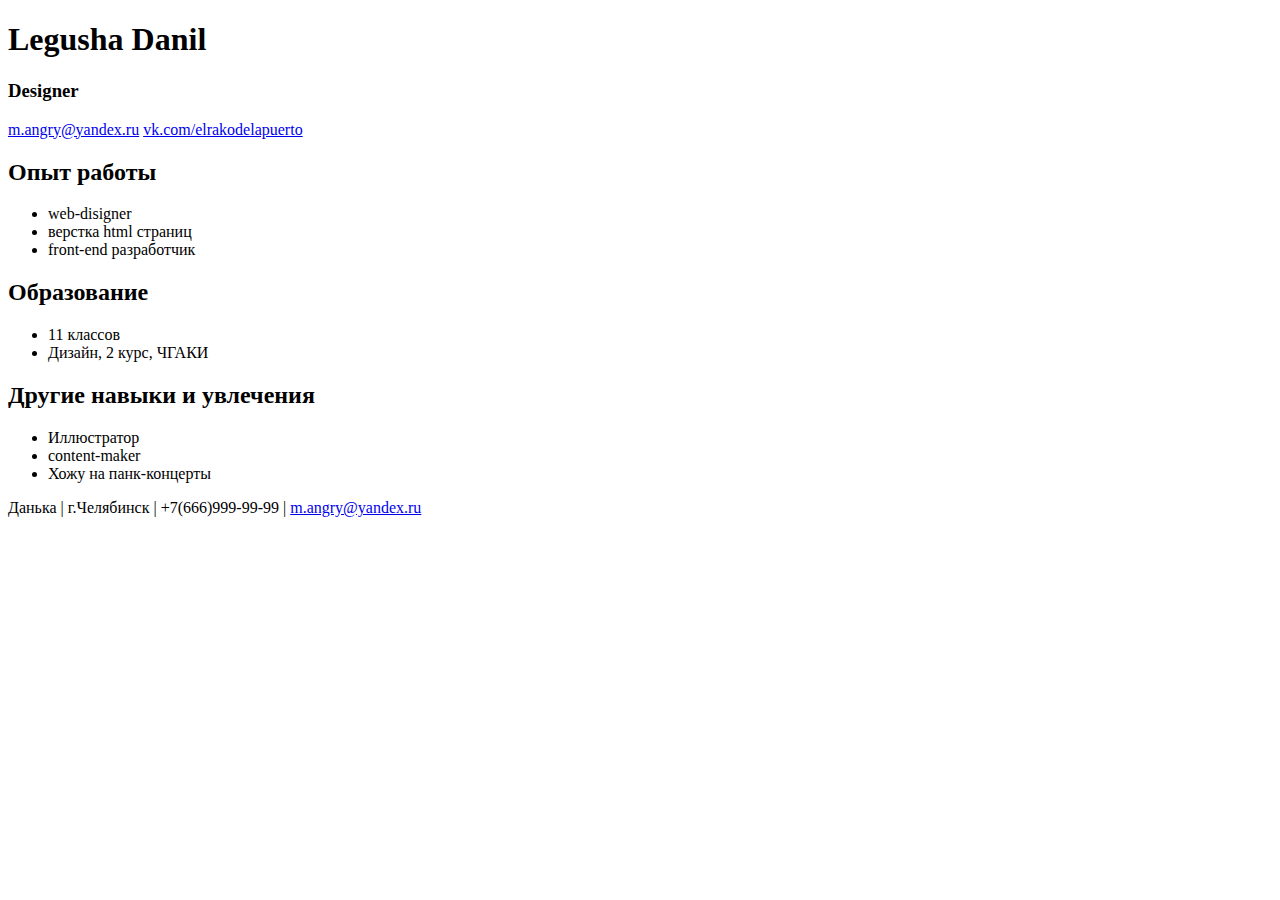
==== index.html @ 53a6a6e4 "Create index.html" ====
<!DOCTYPE html>
<html lang="en">
<head>
    <meta charset="UTF-8">
    <title>HelloWorld!</title>
    <link rel="stylesheet" href="style.css">
</head>
<body>
    <div id="header">
        <h1>Legusha Danil</h1>
        <h3>Designer</h3>
        <p>
            <a href="mailto:m.angry@yandex.ru">m.angry@yandex.ru</a>
            <a href="vk.com/elrakodelapuerto">vk.com/elrakodelapuerto</a>
        </p>
    </div>
    <div id="main">
       <div>
        <h2>Опыт работы</h2>
           <ul>
           <li>web-disigner</li>
           <li>верстка html страниц</li>
           <li>front-end разработчик</li>
           </ul>
       </div>
       <div>
        <h2>Образование</h2>
           <ul>
           <li>11 классов</li>
           <li>Дизайн, 2 курс, ЧГАКИ</li>
           </ul>
       </div>
       <div>
        <h2>Другие навыки и увлечения</h2>
           <ul>
           <li>Иллюстратор</li>
           <li>content-maker</li>
           <li>Хожу на панк-концерты</li>
           </ul>
       </div>
    </div>
    <div id="footer">
        <span>Данька | </span>
        <span>г.Челябинск | </span>
        <span>+7(666)999-99-99 | </span>
        <a href="mailto:m.angry@yandex.ru">m.angry@yandex.ru</a>
    </div>
</body>
</html>
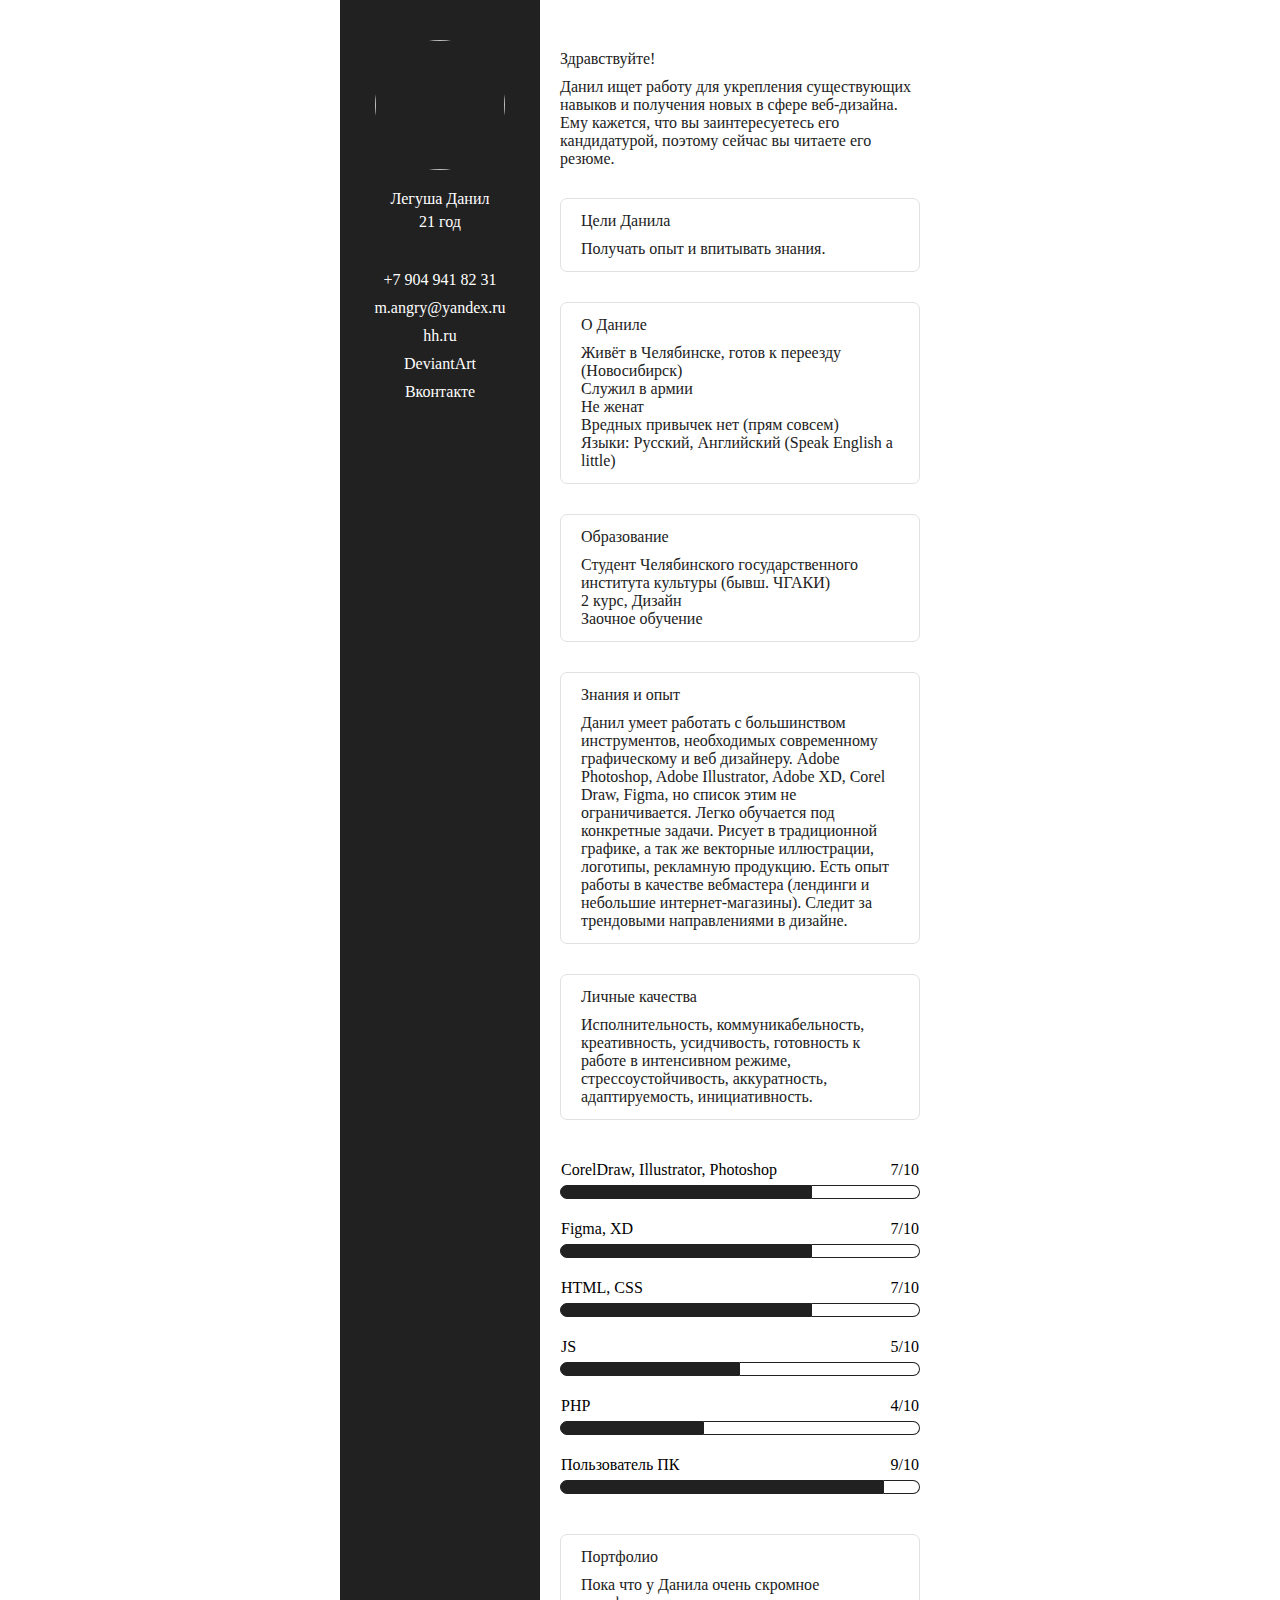
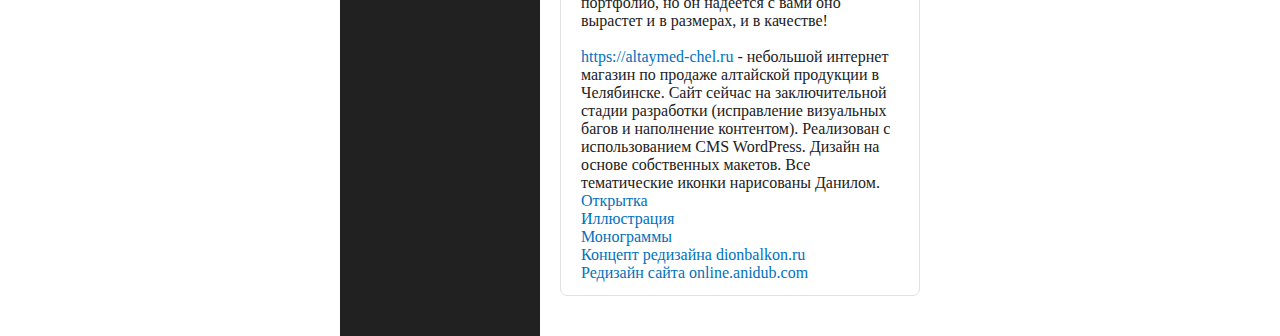
==== commit 90ecf60b: "Update index.html" ====
--- a/index.html
+++ b/index.html
@@ -1,49 +1,217 @@
-<!DOCTYPE html>
-<html lang="en">
-<head>
-    <meta charset="UTF-8">
-    <title>HelloWorld!</title>
-    <link rel="stylesheet" href="style.css">
-</head>
-<body>
-    <div id="header">
-        <h1>Legusha Danil</h1>
-        <h3>Designer</h3>
-        <p>
-            <a href="mailto:m.angry@yandex.ru">m.angry@yandex.ru</a>
-            <a href="vk.com/elrakodelapuerto">vk.com/elrakodelapuerto</a>
-        </p>
-    </div>
-    <div id="main">
-       <div>
-        <h2>Опыт работы</h2>
-           <ul>
-           <li>web-disigner</li>
-           <li>верстка html страниц</li>
-           <li>front-end разработчик</li>
-           </ul>
-       </div>
-       <div>
-        <h2>Образование</h2>
-           <ul>
-           <li>11 классов</li>
-           <li>Дизайн, 2 курс, ЧГАКИ</li>
-           </ul>
-       </div>
-       <div>
-        <h2>Другие навыки и увлечения</h2>
-           <ul>
-           <li>Иллюстратор</li>
-           <li>content-maker</li>
-           <li>Хожу на панк-концерты</li>
-           </ul>
-       </div>
-    </div>
-    <div id="footer">
-        <span>Данька | </span>
-        <span>г.Челябинск | </span>
-        <span>+7(666)999-99-99 | </span>
-        <a href="mailto:m.angry@yandex.ru">m.angry@yandex.ru</a>
-    </div>
-</body>
+<!DOCTYPE html PUBLIC "-//W3C//DTD XHTML 1.0 Transitional//EN" "http://www.w3.org/TR/xhtml1/DTD/xhtml1-transitional.dtd">
+<html lang="ru" xmlns="http://www.w3.org/1999/xhtml" xmlns="http://www.w3.org/1999/xhtml" style="width: 100%; font-family: arial, 'helvetica neue', helvetica, sans-serif; -webkit-text-size-adjust: 100%; -ms-text-size-adjust: 100%; border-spacing: 0px; font-weight: 300; margin: 0; padding: 0;">
+    <head><meta http-equiv="Content-Type" content="text/html; charset=UTF-8" />
+        <!-- Web Font / @font-face : BEGIN -->
+    <!-- NOTE: If web fonts are not required, lines 9 - 26 can be safely removed. -->
+
+    <!-- Desktop Outlook chokes on web font references and defaults to Times New Roman, so we force a safe fallback font. -->
+    <!--[if mso]>
+        <style>
+            * {
+                font-family: sans-serif !important;
+            }
+        </style>
+    <![endif]-->
+
+    <!-- All other clients get the webfont reference; some will render the font and others will silently fail to the fallbacks. More on that here: http://stylecampaign.com/blog/2015/02/webfont-support-in-email/ -->
+    <!--[if !mso]><!-->
+        <!-- insert web font reference, eg: <link href='https://fonts.googleapis.com/css?family=Roboto:300,400' rel='stylesheet' type='text/css'> -->
+    <!--<![endif]-->
+
+  <!-- Web Font / @font-face : END -->
+        <meta charset="UTF-8" /> 
+        <meta content="width=device-width, initial-scale=1" name="viewport" /> 
+        <meta name="x-apple-disable-message-reformatting" /> 
+        <meta http-equiv="X-UA-Compatible" content="IE=edge" /> 
+        <meta content="telephone=no" name="format-detection" /> 
+        <title>Резюме</title> 
+        
+    <style>body {
+margin: 0 !important;
+}
+</style></head>
+    <body style="border-spacing: 0px; font-family: &quot;Roboto&quot;; font-weight: 300; margin: 0; padding: 0;">
+        <table cellspacing="0" cellpadding="0" style="width: 100%; border-spacing: 0px; font-family: &quot;Roboto&quot;; font-weight: 300; padding: 0;">
+            <tbody style="border-spacing: 0px; font-family: &quot;Roboto&quot;; font-weight: 300; padding: 0;">
+                <tr style="border-spacing: 0px; font-family: &quot;Roboto&quot;; font-weight: 300; padding: 0;">
+                    <td style="border-spacing: 0px; font-family: &quot;Roboto&quot;; font-weight: 300; padding: 0">
+                        <table cellspacing="0" cellpadding="0" class="content-1" style="border-spacing: 0px; font-family: &quot;Roboto&quot;; max-width: 600px; font-weight: 300; width: 100%; padding: 0;" align="center" bgcolor="#212121">
+                            <tr style="border-spacing: 0px; font-family: &quot;Roboto&quot;; font-weight: 300; padding: 0;"> <td style="border-spacing: 0px; font-family: &quot;Roboto&quot;; font-weight: 300; padding: 0;font-size: 0" align="center">
+                            <div style="font-size: 16px; display: inline-block; width: 100%; max-width: 200px; vertical-align: top;" align="left"><table class="col-1 col" style="border-spacing: 0px; font-family: &quot;Roboto&quot;; font-weight: 300; padding: 0;">
+                                <tr style="border-spacing: 0px; font-family: &quot;Roboto&quot;; font-weight: 300; padding: 0;">
+                                    <td class="col-1-content" width="200px" align="center" valign="top" bgcolor="#212121" style="border-spacing: 0px; font-family: &quot;Roboto&quot;; font-weight: 300; padding: 40px 0;">
+                                        <img src="https://avatars.mds.yandex.net/get-yapic/28053/mKczmA30XsjBbPxDhejhEJTxPcs-1569653375/islands-300" style="border-spacing: 0px; font-family: &quot;Roboto&quot;; font-weight: 300; width: 130px; height: 130px; border-radius: 100%; padding: 0;" />                                             
+                                        <p style="font-size: 12pt; font-face: 'Arial'; color: #fff; border-spacing: 0px; font-family: &quot;Roboto&quot;; font-weight: 300; margin: 20px 0 5px; padding: 0;">Легуша Данил</p>
+                                        <p style="font-size: 12pt; font-face: 'Arial'; color: #fff; border-spacing: 0px; font-family: &quot;Roboto&quot;; font-weight: 300; margin: 5px 0 40px; padding: 0;">21 год</p>
+                                        <a href="tel:+79049418231" type="tel" style="display: block; font-size: 12pt; font-face: 'Arial'; color: #fff; border-spacing: 0px; font-family: &quot;Roboto&quot;; font-weight: 300; text-decoration: none; margin: 10px 0; padding: 0;">+7 904 941 82 31</a>
+                                        <a href="mailto:m.angry@yandex.ru" style="display: block; font-size: 12pt; font-face: 'Arial'; color: #fff; border-spacing: 0px; font-family: &quot;Roboto&quot;; font-weight: 300; text-decoration: none; margin: 10px 0; padding: 0;">m.angry@yandex.ru</a>
+                                        <a href="https://chelyabinsk.hh.ru/applicant/resumes/view?resume=32666451ff073446d10039ed1f6333334f6976" style="display: block; font-size: 12pt; font-face: 'Arial'; color: #fff; border-spacing: 0px; font-family: &quot;Roboto&quot;; font-weight: 300; text-decoration: none; margin: 10px 0; padding: 0;">hh.ru</a>
+                                        <a href="https://www.deviantart.com/elrakodelapuerto" style="display: block; font-size: 12pt; font-face: 'Arial'; color: #fff; border-spacing: 0px; font-family: &quot;Roboto&quot;; font-weight: 300; text-decoration: none; margin: 10px 0; padding: 0;">DeviantArt</a>
+                                        <a href="https://vk.com/elrakodelapuerto" style="display: block; font-size: 12pt; font-face: 'Arial'; color: #fff; border-spacing: 0px; font-family: &quot;Roboto&quot;; font-weight: 300; text-decoration: none; margin: 10px 0; padding: 0;">Вконтакте</a>
+                                    </td>
+                                </tr>
+                            </table></div>
+                                <div style="font-size: 16px; display: inline-block; width: 100%; max-width: 400px; vertical-align: top;" align="left">
+                            <table cellspacing="0" cellpadding="0" class="col-2 col" style="page-break-inside: auto;0px; font-family: &quot;Roboto&quot;; font-weight: 300; padding: 0;" bgcolor="#fff">
+                                <tbody style="border-spacing: 0px; font-family: &quot;Roboto&quot;; font-weight: 300; padding: 0;">
+                                <tr style="border-spacing: 0px; font-family: &quot;Roboto&quot;; font-weight: 300; padding: 0;">
+                                    <td style="width: 360px; border-spacing: 0px; font-family: &quot;Roboto&quot;; font-weight: 300; padding: 20px 20px 30px 20px;">
+                                        <div class="cont-div" style="margin-top: 30px; position: relative; border-spacing: 0px; font-family: &quot;Roboto&quot;; font-weight: 300; background-color: #fff !important; color: #212121 !important;">
+                                            <div class="cont-div-1" style="background-color: #fff; border-spacing: 0px; font-family: &quot;Roboto&quot;; font-weight: 400; color: #212121 !important; padding: 0 0 10px;"> Здравствуйте! </div>
+                                            <div style="border-spacing: 0px; font-family: &quot;Roboto&quot;; font-weight: 300; color: #212121 !important; padding: 0;"> Данил ищет работу для укрепления существующих навыков и получения новых в сфере веб-дизайна. Ему кажется, что вы заинтересуетесь его кандидатурой, поэтому сейчас вы читаете его резюме. </div>
+                                        </div>
+                                        <div class="cont-div" style="border-radius: 7px; margin-top: 30px; position: relative; border-spacing: 0px; font-family: &quot;Roboto&quot;; font-weight: 300; background-color: #fff !important; color: #212121 !important; padding: 13px 20px; border: 1pt solid #e2e1e1;">
+                                            <div class="cont-div-1" style="background-color: #fff; border-spacing: 0px; font-family: &quot;Roboto&quot;; font-weight: 400; color: #212121 !important; padding: 0 0 10px;">Цели Данила</div>
+                                            <div style="border-spacing: 0px; font-family: &quot;Roboto&quot;; font-weight: 300; color: #212121 !important; padding: 0;"> Получать опыт и впитывать знания.</div>
+                                        </div> 
+                                        <div class="cont-div" style="border-radius: 7px; margin-top: 30px; position: relative; border-spacing: 0px; font-family: &quot;Roboto&quot;; font-weight: 300; background-color: #fff !important; color: #212121 !important; padding: 13px 20px; border: 1pt solid #e2e1e1;">
+                                            <div class="cont-div-1" style="background-color: #fff; border-spacing: 0px; font-family: &quot;Roboto&quot;; font-weight: 400; color: #212121 !important; padding: 0 0 10px;">О Даниле</div>
+                                            <div style="border-spacing: 0px; font-family: &quot;Roboto&quot;; font-weight: 300; color: #212121 !important; padding: 0;"> Живёт в Челябинске, готов к переезду (Новосибирск)<br>Служил в армии<br>Не женат<br>Вредных привычек нет (прям совсем)<br>Языки: Русский, Английский (Speak English a little)</div>
+                                        </div> 
+                                        <div class="cont-div" style="border-radius: 7px; margin-top: 30px; position: relative; border-spacing: 0px; font-family: &quot;Roboto&quot;; font-weight: 300; background-color: #fff !important; color: #212121 !important; padding: 13px 20px; border: 1pt solid #e2e1e1;">
+                                            <div class="cont-div-1" style="background-color: #fff; border-spacing: 0px; font-family: &quot;Roboto&quot;; font-weight: 400; color: #212121 !important; padding: 0 0 10px;">Образование</div>
+                                            <div style="border-spacing: 0px; font-family: &quot;Roboto&quot;; font-weight: 300; color: #212121 !important; padding: 0;"> Студент Челябинского государственного института культуры (бывш. ЧГАКИ)<br>2 курс, Дизайн<br>Заочное обучение</div>
+                                        </div> 
+                                        <div class="cont-div" style="border-radius: 7px; margin-top: 30px; position: relative; border-spacing: 0px; font-family: &quot;Roboto&quot;; font-weight: 300; background-color: #fff !important; color: #212121 !important; padding: 13px 20px; border: 1pt solid #e2e1e1;">
+                                            <div class="cont-div-1" style="background-color: #fff; border-spacing: 0px; font-family: &quot;Roboto&quot;; font-weight: 400; color: #212121 !important; padding: 0 0 10px;"> Знания и опыт</div>
+                                            <div style="border-spacing: 0px; font-family: &quot;Roboto&quot;; font-weight: 300; color: #212121 !important; padding: 0;"> Данил умеет работать с большинством инструментов, необходимых современному графическому и веб дизайнеру. Adobe Photoshop, Adobe Illustrator, Adobe XD, Corel Draw, Figma, но список этим не ограничивается. Легко обучается под конкретные задачи. Рисует в традиционной графике, а так же векторные иллюстрации, логотипы, рекламную продукцию. Есть опыт работы в качестве вебмастера (лендинги и небольшие интернет-магазины). Следит за трендовыми направлениями в дизайне.</div>
+                                        </div> 
+                                    </td>
+                                </tr>
+                            </tbody>
+                                    </table></div>
+                            </td>
+                            </tr>
+                        </table>
+                        
+                        
+                        <table cellspacing="0" cellpadding="0" class="content-1" style="border-spacing: 0px; font-family: &quot;Roboto&quot;; max-width: 600px; font-weight: 300; width: 100%; padding: 0;page-break-before: always;" align="center" bgcolor="#212121">
+                            <tr style="border-spacing: 0px; font-family: &quot;Roboto&quot;; font-weight: 300; padding: 0;"> <td style="border-spacing: 0px; font-family: &quot;Roboto&quot;; font-weight: 300; padding: 0;font-size: 0" align="center">
+                            <div style="font-size: 16px; display: inline-block; width: 100%; max-width: 200px; vertical-align: top;" align="left"></div>
+                                <div style="font-size: 16px; display: inline-block; width: 100%; max-width: 400px; vertical-align: top;" align="left">
+                            <table cellspacing="0" cellpadding="0" class="col-2 col" style="page-break-inside: auto;0px; font-family: &quot;Roboto&quot;; font-weight: 300; padding: 0;" bgcolor="#fff">
+                                <tbody style="border-spacing: 0px; font-family: &quot;Roboto&quot;; font-weight: 300; padding: 0;">
+                                <tr style="border-spacing: 0px; font-family: &quot;Roboto&quot;; font-weight: 300; padding: 0;">
+                                    <td style="width: 360px; border-spacing: 0px; font-family: &quot;Roboto&quot;; font-weight: 300; padding: 0px 20px 20px 20px;">
+                                        <div style="font-size: 16px; display: inline-block; width: 100%; max-width: 400px; vertical-align: top;" align="left">
+                                    <div style="page-break-after: always;"> </div>
+                                    <table cellspacing="0" cellpadding="0" class="col-2 col" style="page-break-inside: auto;0px; font-family: &quot;Roboto&quot;; font-weight: 300; padding: 0;" bgcolor="#fff">
+                                <tbody style="border-spacing: 0px; font-family: &quot;Roboto&quot;; font-weight: 300; padding: 0;">
+                                <tr style="border-spacing: 0px; font-family: &quot;Roboto&quot;; font-weight: 300; padding: 0;">
+                                    <td style="width: 360px; border-spacing: 0px; font-family: &quot;Roboto&quot;; font-weight: 300; padding: 0px 0 20px 0;">
+                                        
+                                        <div class="cont-div" style="border-radius: 7px; position: relative; border-spacing: 0px; font-family: &quot;Roboto&quot;; font-weight: 300; background-color: #fff !important; color: #212121 !important; padding: 13px 20px; border: 1pt solid #e2e1e1;">
+                                            <div class="cont-div-1" style="background-color: #fff; border-spacing: 0px; font-family: &quot;Roboto&quot;; font-weight: 400; color: #212121 !important; padding: 0 0 10px;"> Личные качества</div>
+                                            <div style="border-spacing: 0px; font-family: &quot;Roboto&quot;; font-weight: 300; color: #212121 !important; padding: 0;"> Исполнительность, коммуникабельность, креативность, усидчивость, готовность к работе в интенсивном режиме, стрессоустойчивость, аккуратность, адаптируемость, инициативность. </div>
+                                        </div>
+                                        <div class="cont-div cont-table" style="margin-top: 40px; position: relative;">
+                                            <table style="border-spacing: 0px; margin-top: 5px; width: 100%; padding: 0;">    
+                                            <tr>
+                                                <td style="width: 80%;">CorelDraw, Illustrator, Photoshop</td>
+                                                <td align="right" style="width: 20%;">7/10</td>
+                                            </tr>
+                                        </table>
+                                        <table style="border-spacing: 0px; margin-top: 5px; width: 100%; padding: 0;">
+                                                <tbody>
+                                                    <tr style="width: 100%; border-radius: 10px;">
+                                                        <td style="width: 70%; height: 10px; border-radius: 50px 0 0 50px; border: 1px solid #212121;" bgcolor="#212121"></td>
+                                                        <td style="width: 30%; height: 10px; border-radius: 0 50px 50px 0; border: 1px solid #212121;border-left: 0;"></td>
+                                                    </tr>
+                                                </tbody>
+                                        </table>
+                                            <table style="border-spacing: 0px; margin-top: 20px; width: 100%; padding: 0;">  
+                                            <tr>
+                                                <td style="width: 80%;">Figma, XD</td>
+                                                <td align="right" style="width: 20%;">7/10</td>
+                                            </tr>
+                                        </table>
+                                        <table style="border-spacing: 0px; margin-top: 5px; width: 100%; padding: 0;">
+                                                <tbody>
+                                                    <tr style="width: 100%; border-radius: 10px;">
+                                                        <td style="width: 70%; height: 10px; border-radius: 50px 0 0 50px; border: 1px solid #212121;" bgcolor="#212121"></td>
+                                                        <td style="width: 30%; height: 10px; border-radius: 0 50px 50px 0; border: 1px solid #212121;border-left: 0;"></td>
+                                                    </tr>
+                                                </tbody>
+                                        </table>
+                                        <table style="border-spacing: 0px; margin-top: 20px; width: 100%; padding: 0;">    
+                                            <tr>
+                                                <td style="width: 50%;">HTML, CSS</td>
+                                                <td align="right" style="width: 50%;">7/10</td>
+                                            </tr>
+                                        </table>
+                                        <table style="border-spacing: 0px; margin-top: 5px; width: 100%; padding: 0;">
+                                                <tbody>
+                                                    <tr style="width: 100%; border-radius: 10px;">
+                                                        <td style="width: 70%; height: 10px; border-radius: 50px 0 0 50px; border: 1px solid #212121;" bgcolor="#212121"></td>
+                                                        <td style="width: 30%; height: 10px; border-radius: 0 50px 50px 0; border: 1px solid #212121;border-left: 0;"></td>
+                                                    </tr>
+                                                </tbody>
+                                        </table>
+                                        <table style="border-spacing: 0px; margin-top: 20px; width: 100%; padding: 0;">    
+                                            <tr>
+                                                <td style="width: 50%;">JS</td>
+                                                <td align="right" style="width: 50%;">5/10</td>
+                                            </tr>
+                                        </table>
+                                        <table style="border-spacing: 0px; margin-top: 5px; width: 100%; padding: 0;">
+                                                <tbody>
+                                                    <tr style="width: 100%; border-radius: 10px;">
+                                                        <td style="width: 50%; height: 10px; border-radius: 50px 0 0 50px; border: 1px solid #212121;" bgcolor="#212121"></td>
+                                                        <td style="width: 50%; height: 10px; border-radius: 0 50px 50px 0; border: 1px solid #212121;border-left: 0;"></td>
+                                                    </tr>
+                                                </tbody>
+                                        </table>
+                                        <table style="border-spacing: 0px; margin-top: 20px; width: 100%; padding: 0;">    
+                                            <tr>
+                                                <td style="width: 50%;">PHP</td>
+                                                <td align="right" style="width: 50%;">4/10</td>
+                                            </tr>
+                                        </table>
+                                        <table style="border-spacing: 0px; margin-top: 5px; width: 100%; padding: 0;">
+                                                <tbody>
+                                                    <tr style="width: 100%; border-radius: 10px;">
+                                                        <td style="width: 40%; height: 10px; border-radius: 50px 0 0 50px; border: 1px solid #212121;" bgcolor="#212121"></td>
+                                                        <td style="width: 60%; height: 10px; border-radius: 0 50px 50px 0; border: 1px solid #212121;border-left: 0;"></td>
+                                                    </tr>
+                                                </tbody>
+                                        </table>
+                                        <table style="border-spacing: 0px; margin-top: 20px; width: 100%; padding: 0;">    
+                                            <tr>
+                                                <td style="width: 50%;">Пользователь ПК</td>
+                                                <td align="right" style="width: 50%;">9/10</td>
+                                            </tr>
+                                        </table>
+                                        <table style="border-spacing: 0px; margin-top: 5px; width: 100%; padding: 0;">
+                                                <tbody>
+                                                    <tr style="width: 100%; border-radius: 10px;">
+                                                        <td style="width: 90%; height: 10px; border-radius: 50px 0 0 50px; border: 1px solid #212121;" bgcolor="#212121"></td>
+                                                        <td style="width: 10%; height: 10px; border-radius: 0 50px 50px 0; border: 1px solid #212121;border-left: 0;"></td>
+                                                    </tr>
+                                                </tbody>
+                                        </table> 
+                                        </div>
+                                        <div class="cont-div" style="page-break-inside: avoid; page-break-before: always; border-radius: 7px; margin-top: 40px; position: relative; border-spacing: 0px; font-family: &quot;Roboto&quot;; font-weight: 300; background-color: #fff !important; color: #212121 !important; padding: 13px 20px; border: 1pt solid #e2e1e1;">
+                                            <div class="cont-div-1" style="page-break-inside: avoid;background-color: #fff; border-spacing: 0px; font-family: &quot;Roboto&quot;; font-weight: 400; color: #212121 !important; padding: 0 0 10px;">Портфолио</div>
+                                            <div style="page-break-inside: avoid;border-spacing: 0px; font-family: &quot;Roboto&quot;; font-weight: 300; color: #212121 !important; padding: 0;">Пока что у Данила очень скромное портфолио, но он надеется с вами оно вырастет и в размерах, и в качестве!<br><br style="border-spacing: 0px; font-family: &quot;Roboto&quot;; font-weight: 300; padding: 0;" />
+                                                <a style="color: #0071bc; border-spacing: 0px; font-family: &quot;Roboto&quot;; font-weight: 300; text-decoration: none; padding: 0;" href="https://altaymed-chel.ru">https://altaymed-chel.ru</a> - небольшой интернет магазин по продаже алтайской продукции в Челябинске. Сайт сейчас на заключительной стадии разработки (исправление визуальных багов и наполнение контентом). Реализован с использованием CMS WordPress. Дизайн на основе собственных макетов. Все тематические иконки нарисованы Данилом.
+                                            <br>
+                                                <a style="color: #0071bc; border-spacing: 0px; font-family: &quot;Roboto&quot;; font-weight: 300; text-decoration: none; padding: 0;" href="https://www.deviantart.com/elrakodelapuerto/art/Don-t-miss-your-dream-806142198">Открытка</a><br><a style="color: #0071bc; border-spacing: 0px; font-family: &quot;Roboto&quot;; font-weight: 300; text-decoration: none; padding: 0;" href="https://www.deviantart.com/elrakodelapuerto/art/Elf-771529581">Иллюстрация</a><br><a style="color: #0071bc; border-spacing: 0px; font-family: &quot;Roboto&quot;; font-weight: 300; text-decoration: none; padding: 0;" href="https://www.deviantart.com/elrakodelapuerto/art/Hobbies-807045428">Монограммы</a><br><a style="color: #0071bc; border-spacing: 0px; font-family: &quot;Roboto&quot;; font-weight: 300; text-decoration: none; padding: 0;" href="https://i.ibb.co/8dhBV3d/dionbalkon.png">Концепт редизайна dionbalkon.ru</a><br><a style="color: #0071bc; border-spacing: 0px; font-family: &quot;Roboto&quot;; font-weight: 300; text-decoration: none; padding: 0;" href="https://i.ibb.co/g96T8hS/VJQgt-NJ3u8-M.jpg">Редизайн сайта online.anidub.com</a>
+                                            </div>
+                                        </div>
+                                    </td>
+                                </tr>
+                            </tbody>
+                                    </table></div>
+                                    </td>
+                                </tr>
+                            </tbody>
+                                    </table></div>
+                            </td>
+                            </tr>
+                        </table>
+                    </td>
+                </tr>
+            </tbody>
+        </table>
+    </body>
 </html>
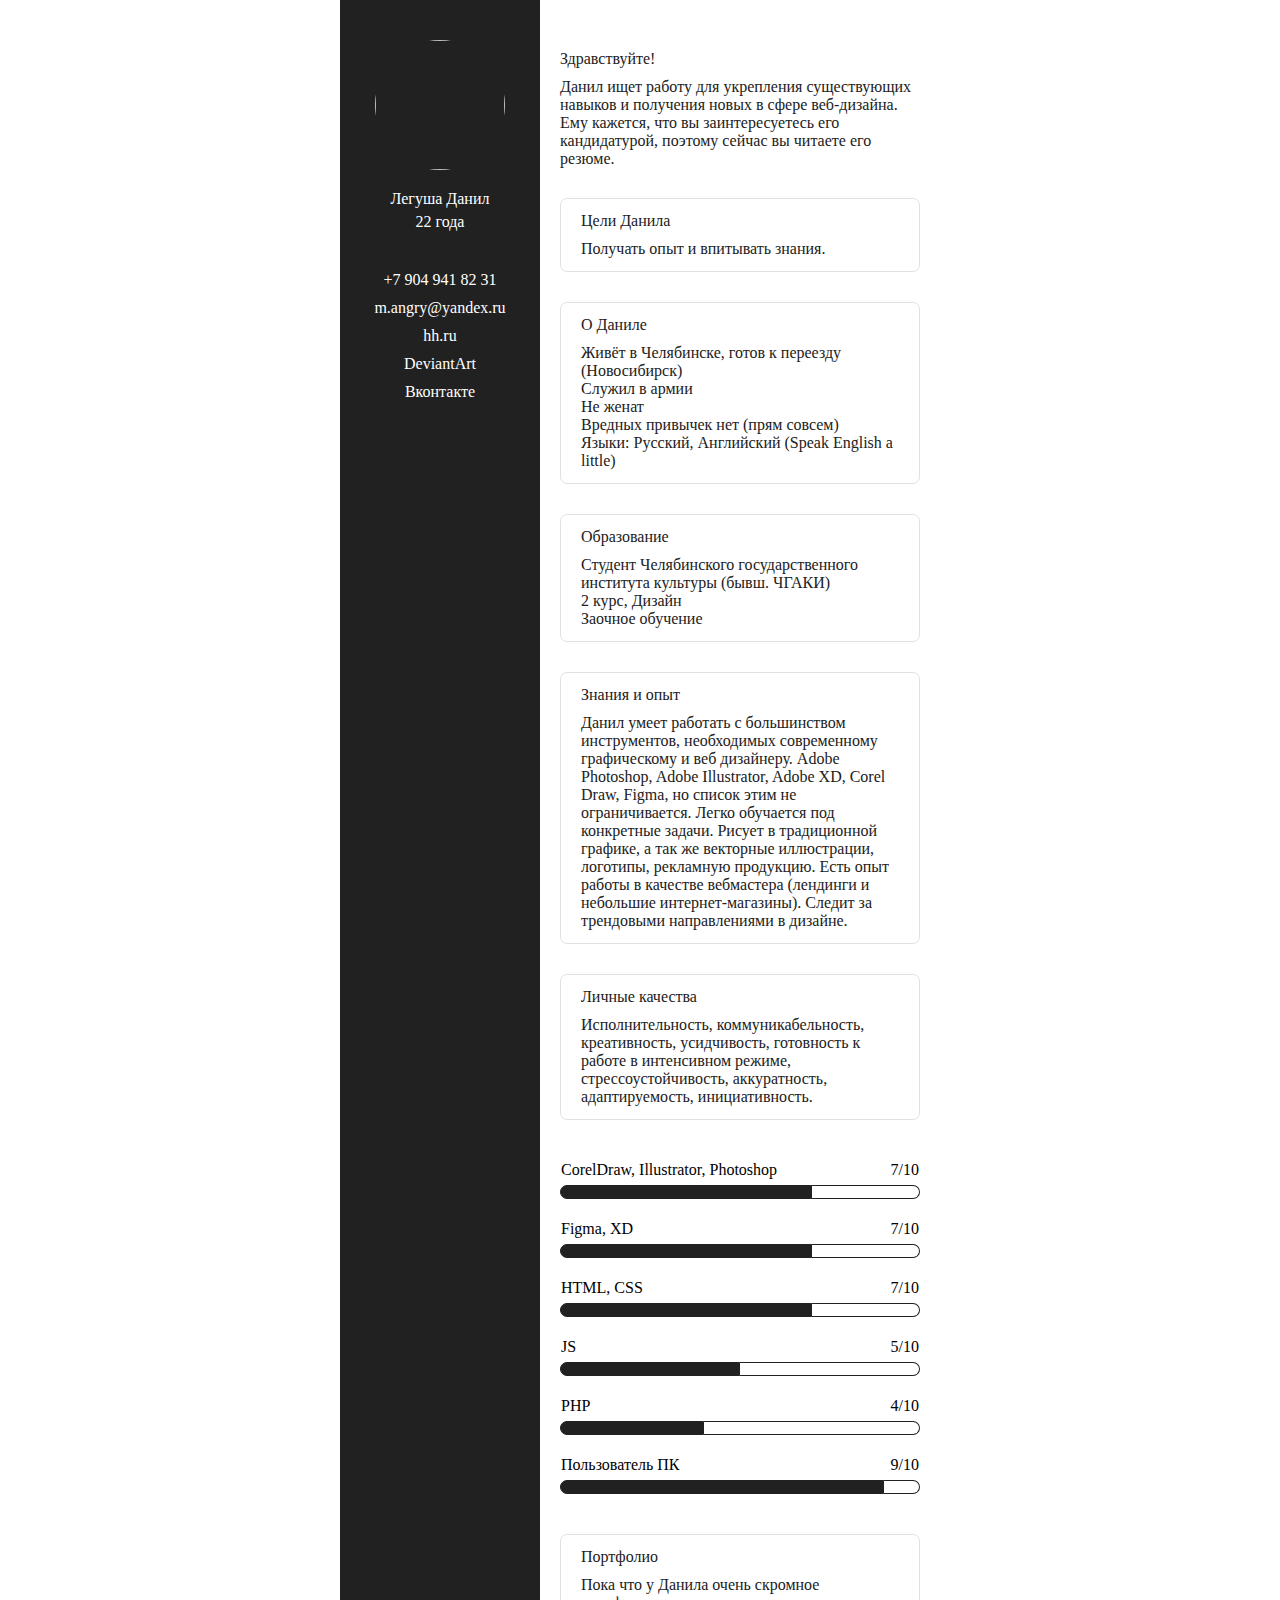
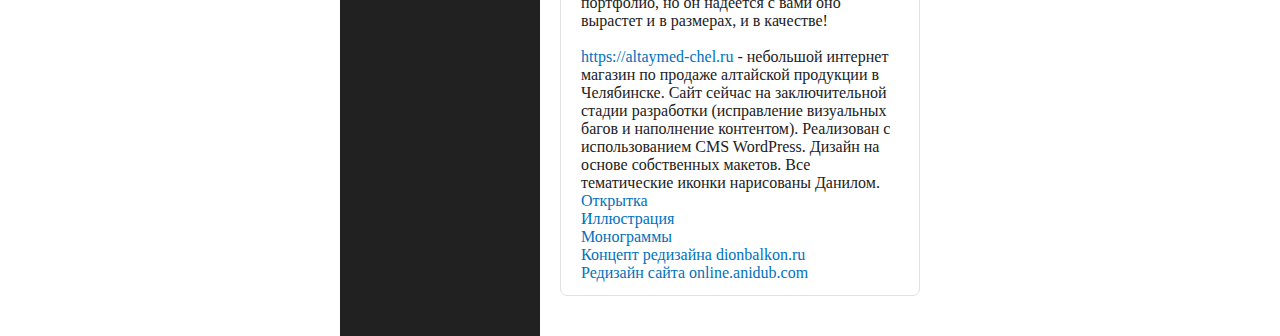
==== commit 12ecfa44: "Update index.html" ====
--- a/index.html
+++ b/index.html
@@ -42,7 +42,7 @@
                                     <td class="col-1-content" width="200px" align="center" valign="top" bgcolor="#212121" style="border-spacing: 0px; font-family: &quot;Roboto&quot;; font-weight: 300; padding: 40px 0;">
                                         <img src="https://avatars.mds.yandex.net/get-yapic/28053/mKczmA30XsjBbPxDhejhEJTxPcs-1569653375/islands-300" style="border-spacing: 0px; font-family: &quot;Roboto&quot;; font-weight: 300; width: 130px; height: 130px; border-radius: 100%; padding: 0;" />                                             
                                         <p style="font-size: 12pt; font-face: 'Arial'; color: #fff; border-spacing: 0px; font-family: &quot;Roboto&quot;; font-weight: 300; margin: 20px 0 5px; padding: 0;">Легуша Данил</p>
-                                        <p style="font-size: 12pt; font-face: 'Arial'; color: #fff; border-spacing: 0px; font-family: &quot;Roboto&quot;; font-weight: 300; margin: 5px 0 40px; padding: 0;">21 год</p>
+                                        <p style="font-size: 12pt; font-face: 'Arial'; color: #fff; border-spacing: 0px; font-family: &quot;Roboto&quot;; font-weight: 300; margin: 5px 0 40px; padding: 0;">22 года</p>
                                         <a href="tel:+79049418231" type="tel" style="display: block; font-size: 12pt; font-face: 'Arial'; color: #fff; border-spacing: 0px; font-family: &quot;Roboto&quot;; font-weight: 300; text-decoration: none; margin: 10px 0; padding: 0;">+7 904 941 82 31</a>
                                         <a href="mailto:m.angry@yandex.ru" style="display: block; font-size: 12pt; font-face: 'Arial'; color: #fff; border-spacing: 0px; font-family: &quot;Roboto&quot;; font-weight: 300; text-decoration: none; margin: 10px 0; padding: 0;">m.angry@yandex.ru</a>
                                         <a href="https://chelyabinsk.hh.ru/applicant/resumes/view?resume=32666451ff073446d10039ed1f6333334f6976" style="display: block; font-size: 12pt; font-face: 'Arial'; color: #fff; border-spacing: 0px; font-family: &quot;Roboto&quot;; font-weight: 300; text-decoration: none; margin: 10px 0; padding: 0;">hh.ru</a>
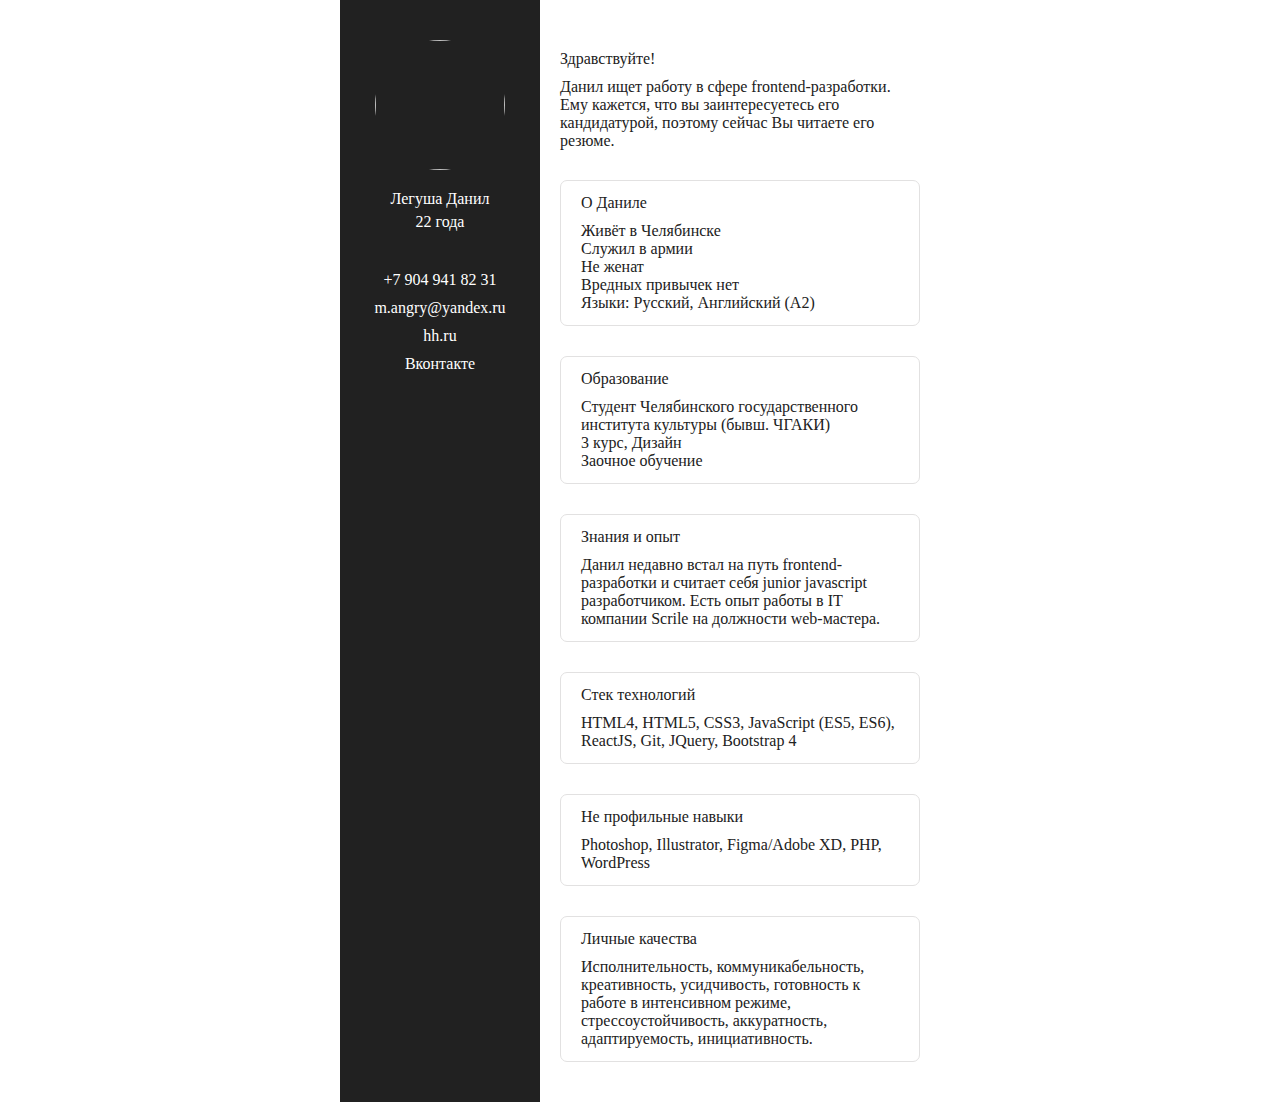
==== commit 99593827: "Update index.html" ====
--- a/index.html
+++ b/index.html
@@ -40,13 +40,12 @@
                             <div style="font-size: 16px; display: inline-block; width: 100%; max-width: 200px; vertical-align: top;" align="left"><table class="col-1 col" style="border-spacing: 0px; font-family: &quot;Roboto&quot;; font-weight: 300; padding: 0;">
                                 <tr style="border-spacing: 0px; font-family: &quot;Roboto&quot;; font-weight: 300; padding: 0;">
                                     <td class="col-1-content" width="200px" align="center" valign="top" bgcolor="#212121" style="border-spacing: 0px; font-family: &quot;Roboto&quot;; font-weight: 300; padding: 40px 0;">
-                                        <img src="https://avatars.mds.yandex.net/get-yapic/28053/mKczmA30XsjBbPxDhejhEJTxPcs-1569653375/islands-300" style="border-spacing: 0px; font-family: &quot;Roboto&quot;; font-weight: 300; width: 130px; height: 130px; border-radius: 100%; padding: 0;" />                                             
+                                        <img src="https://downloader.disk.yandex.ru/preview/d22fad0b5d7446a47b97191a324186b6d3c88730b78b12168c9b40fc53ad0464/5f163795/9QjTKqszuocrWEXmDUQD5ul9EtyDOPW4FWg13Q21N8m0zDcYseLg0teaXTGFUtVmFHvlqdBUgyqZvW8QdjXObA==?uid=0&filename=1.png&disposition=inline&hash=&limit=0&content_type=image%2Fpng&tknv=v2&owner_uid=113397446&size=2048x2048" style="border-spacing: 0px; font-family: &quot;Roboto&quot;; font-weight: 300; width: 130px; height: 130px; border-radius: 100%; padding: 0;" />
                                         <p style="font-size: 12pt; font-face: 'Arial'; color: #fff; border-spacing: 0px; font-family: &quot;Roboto&quot;; font-weight: 300; margin: 20px 0 5px; padding: 0;">Легуша Данил</p>
                                         <p style="font-size: 12pt; font-face: 'Arial'; color: #fff; border-spacing: 0px; font-family: &quot;Roboto&quot;; font-weight: 300; margin: 5px 0 40px; padding: 0;">22 года</p>
                                         <a href="tel:+79049418231" type="tel" style="display: block; font-size: 12pt; font-face: 'Arial'; color: #fff; border-spacing: 0px; font-family: &quot;Roboto&quot;; font-weight: 300; text-decoration: none; margin: 10px 0; padding: 0;">+7 904 941 82 31</a>
                                         <a href="mailto:m.angry@yandex.ru" style="display: block; font-size: 12pt; font-face: 'Arial'; color: #fff; border-spacing: 0px; font-family: &quot;Roboto&quot;; font-weight: 300; text-decoration: none; margin: 10px 0; padding: 0;">m.angry@yandex.ru</a>
                                         <a href="https://chelyabinsk.hh.ru/applicant/resumes/view?resume=32666451ff073446d10039ed1f6333334f6976" style="display: block; font-size: 12pt; font-face: 'Arial'; color: #fff; border-spacing: 0px; font-family: &quot;Roboto&quot;; font-weight: 300; text-decoration: none; margin: 10px 0; padding: 0;">hh.ru</a>
-                                        <a href="https://www.deviantart.com/elrakodelapuerto" style="display: block; font-size: 12pt; font-face: 'Arial'; color: #fff; border-spacing: 0px; font-family: &quot;Roboto&quot;; font-weight: 300; text-decoration: none; margin: 10px 0; padding: 0;">DeviantArt</a>
                                         <a href="https://vk.com/elrakodelapuerto" style="display: block; font-size: 12pt; font-face: 'Arial'; color: #fff; border-spacing: 0px; font-family: &quot;Roboto&quot;; font-weight: 300; text-decoration: none; margin: 10px 0; padding: 0;">Вконтакте</a>
                                     </td>
                                 </tr>
@@ -58,24 +57,28 @@
                                     <td style="width: 360px; border-spacing: 0px; font-family: &quot;Roboto&quot;; font-weight: 300; padding: 20px 20px 30px 20px;">
                                         <div class="cont-div" style="margin-top: 30px; position: relative; border-spacing: 0px; font-family: &quot;Roboto&quot;; font-weight: 300; background-color: #fff !important; color: #212121 !important;">
                                             <div class="cont-div-1" style="background-color: #fff; border-spacing: 0px; font-family: &quot;Roboto&quot;; font-weight: 400; color: #212121 !important; padding: 0 0 10px;"> Здравствуйте! </div>
-                                            <div style="border-spacing: 0px; font-family: &quot;Roboto&quot;; font-weight: 300; color: #212121 !important; padding: 0;"> Данил ищет работу для укрепления существующих навыков и получения новых в сфере веб-дизайна. Ему кажется, что вы заинтересуетесь его кандидатурой, поэтому сейчас вы читаете его резюме. </div>
+                                            <div style="border-spacing: 0px; font-family: &quot;Roboto&quot;; font-weight: 300; color: #212121 !important; padding: 0;"> Данил ищет работу в сфере frontend-разработки. Ему кажется, что вы заинтересуетесь его кандидатурой, поэтому сейчас Вы читаете его резюме. </div>
                                         </div>
                                         <div class="cont-div" style="border-radius: 7px; margin-top: 30px; position: relative; border-spacing: 0px; font-family: &quot;Roboto&quot;; font-weight: 300; background-color: #fff !important; color: #212121 !important; padding: 13px 20px; border: 1pt solid #e2e1e1;">
-                                            <div class="cont-div-1" style="background-color: #fff; border-spacing: 0px; font-family: &quot;Roboto&quot;; font-weight: 400; color: #212121 !important; padding: 0 0 10px;">Цели Данила</div>
-                                            <div style="border-spacing: 0px; font-family: &quot;Roboto&quot;; font-weight: 300; color: #212121 !important; padding: 0;"> Получать опыт и впитывать знания.</div>
-                                        </div> 
-                                        <div class="cont-div" style="border-radius: 7px; margin-top: 30px; position: relative; border-spacing: 0px; font-family: &quot;Roboto&quot;; font-weight: 300; background-color: #fff !important; color: #212121 !important; padding: 13px 20px; border: 1pt solid #e2e1e1;">
                                             <div class="cont-div-1" style="background-color: #fff; border-spacing: 0px; font-family: &quot;Roboto&quot;; font-weight: 400; color: #212121 !important; padding: 0 0 10px;">О Даниле</div>
-                                            <div style="border-spacing: 0px; font-family: &quot;Roboto&quot;; font-weight: 300; color: #212121 !important; padding: 0;"> Живёт в Челябинске, готов к переезду (Новосибирск)<br>Служил в армии<br>Не женат<br>Вредных привычек нет (прям совсем)<br>Языки: Русский, Английский (Speak English a little)</div>
+                                            <div style="border-spacing: 0px; font-family: &quot;Roboto&quot;; font-weight: 300; color: #212121 !important; padding: 0;"> Живёт в Челябинске<br>Служил в армии<br>Не женат<br>Вредных привычек нет<br>Языки: Русский, Английский (А2)</div>
                                         </div> 
                                         <div class="cont-div" style="border-radius: 7px; margin-top: 30px; position: relative; border-spacing: 0px; font-family: &quot;Roboto&quot;; font-weight: 300; background-color: #fff !important; color: #212121 !important; padding: 13px 20px; border: 1pt solid #e2e1e1;">
                                             <div class="cont-div-1" style="background-color: #fff; border-spacing: 0px; font-family: &quot;Roboto&quot;; font-weight: 400; color: #212121 !important; padding: 0 0 10px;">Образование</div>
-                                            <div style="border-spacing: 0px; font-family: &quot;Roboto&quot;; font-weight: 300; color: #212121 !important; padding: 0;"> Студент Челябинского государственного института культуры (бывш. ЧГАКИ)<br>2 курс, Дизайн<br>Заочное обучение</div>
+                                            <div style="border-spacing: 0px; font-family: &quot;Roboto&quot;; font-weight: 300; color: #212121 !important; padding: 0;"> Студент Челябинского государственного института культуры (бывш. ЧГАКИ)<br>3 курс, Дизайн<br>Заочное обучение<br> </div>
                                         </div> 
                                         <div class="cont-div" style="border-radius: 7px; margin-top: 30px; position: relative; border-spacing: 0px; font-family: &quot;Roboto&quot;; font-weight: 300; background-color: #fff !important; color: #212121 !important; padding: 13px 20px; border: 1pt solid #e2e1e1;">
                                             <div class="cont-div-1" style="background-color: #fff; border-spacing: 0px; font-family: &quot;Roboto&quot;; font-weight: 400; color: #212121 !important; padding: 0 0 10px;"> Знания и опыт</div>
-                                            <div style="border-spacing: 0px; font-family: &quot;Roboto&quot;; font-weight: 300; color: #212121 !important; padding: 0;"> Данил умеет работать с большинством инструментов, необходимых современному графическому и веб дизайнеру. Adobe Photoshop, Adobe Illustrator, Adobe XD, Corel Draw, Figma, но список этим не ограничивается. Легко обучается под конкретные задачи. Рисует в традиционной графике, а так же векторные иллюстрации, логотипы, рекламную продукцию. Есть опыт работы в качестве вебмастера (лендинги и небольшие интернет-магазины). Следит за трендовыми направлениями в дизайне.</div>
-                                        </div> 
+                                            <div style="border-spacing: 0px; font-family: &quot;Roboto&quot;; font-weight: 300; color: #212121 !important; padding: 0;"> Данил недавно встал на путь frontend-разработки и считает себя junior javascript разработчиком. Есть опыт работы в IT компании Scrile на должности web-мастера.  </div>
+                                        </div>
+                                        <div class="cont-div" style="border-radius: 7px; margin-top: 30px; position: relative; border-spacing: 0px; font-family: &quot;Roboto&quot;; font-weight: 300; background-color: #fff !important; color: #212121 !important; padding: 13px 20px; border: 1pt solid #e2e1e1;">
+                                            <div class="cont-div-1" style="background-color: #fff; border-spacing: 0px; font-family: &quot;Roboto&quot;; font-weight: 400; color: #212121 !important; padding: 0 0 10px;"> Стек технологий </div>
+                                            <div style="border-spacing: 0px; font-family: &quot;Roboto&quot;; font-weight: 300; color: #212121 !important; padding: 0;"> HTML4, HTML5, CSS3, JavaScript (ES5, ES6), ReactJS, Git, JQuery, Bootstrap 4 </div>
+                                        </div>
+                                        <div class="cont-div" style="border-radius: 7px; margin-top: 30px; position: relative; border-spacing: 0px; font-family: &quot;Roboto&quot;; font-weight: 300; background-color: #fff !important; color: #212121 !important; padding: 13px 20px; border: 1pt solid #e2e1e1;">
+                                            <div class="cont-div-1" style="background-color: #fff; border-spacing: 0px; font-family: &quot;Roboto&quot;; font-weight: 400; color: #212121 !important; padding: 0 0 10px;"> Не профильные навыки </div>
+                                            <div style="border-spacing: 0px; font-family: &quot;Roboto&quot;; font-weight: 300; color: #212121 !important; padding: 0;"> Photoshop, Illustrator, Figma/Adobe XD, PHP, WordPress </div>
+                                        </div>
                                     </td>
                                 </tr>
                             </tbody>
@@ -83,8 +86,6 @@
                             </td>
                             </tr>
                         </table>
-                        
-                        
                         <table cellspacing="0" cellpadding="0" class="content-1" style="border-spacing: 0px; font-family: &quot;Roboto&quot;; max-width: 600px; font-weight: 300; width: 100%; padding: 0;page-break-before: always;" align="center" bgcolor="#212121">
                             <tr style="border-spacing: 0px; font-family: &quot;Roboto&quot;; font-weight: 300; padding: 0;"> <td style="border-spacing: 0px; font-family: &quot;Roboto&quot;; font-weight: 300; padding: 0;font-size: 0" align="center">
                             <div style="font-size: 16px; display: inline-block; width: 100%; max-width: 200px; vertical-align: top;" align="left"></div>
@@ -104,100 +105,6 @@
                                             <div class="cont-div-1" style="background-color: #fff; border-spacing: 0px; font-family: &quot;Roboto&quot;; font-weight: 400; color: #212121 !important; padding: 0 0 10px;"> Личные качества</div>
                                             <div style="border-spacing: 0px; font-family: &quot;Roboto&quot;; font-weight: 300; color: #212121 !important; padding: 0;"> Исполнительность, коммуникабельность, креативность, усидчивость, готовность к работе в интенсивном режиме, стрессоустойчивость, аккуратность, адаптируемость, инициативность. </div>
                                         </div>
-                                        <div class="cont-div cont-table" style="margin-top: 40px; position: relative;">
-                                            <table style="border-spacing: 0px; margin-top: 5px; width: 100%; padding: 0;">    
-                                            <tr>
-                                                <td style="width: 80%;">CorelDraw, Illustrator, Photoshop</td>
-                                                <td align="right" style="width: 20%;">7/10</td>
-                                            </tr>
-                                        </table>
-                                        <table style="border-spacing: 0px; margin-top: 5px; width: 100%; padding: 0;">
-                                                <tbody>
-                                                    <tr style="width: 100%; border-radius: 10px;">
-                                                        <td style="width: 70%; height: 10px; border-radius: 50px 0 0 50px; border: 1px solid #212121;" bgcolor="#212121"></td>
-                                                        <td style="width: 30%; height: 10px; border-radius: 0 50px 50px 0; border: 1px solid #212121;border-left: 0;"></td>
-                                                    </tr>
-                                                </tbody>
-                                        </table>
-                                            <table style="border-spacing: 0px; margin-top: 20px; width: 100%; padding: 0;">  
-                                            <tr>
-                                                <td style="width: 80%;">Figma, XD</td>
-                                                <td align="right" style="width: 20%;">7/10</td>
-                                            </tr>
-                                        </table>
-                                        <table style="border-spacing: 0px; margin-top: 5px; width: 100%; padding: 0;">
-                                                <tbody>
-                                                    <tr style="width: 100%; border-radius: 10px;">
-                                                        <td style="width: 70%; height: 10px; border-radius: 50px 0 0 50px; border: 1px solid #212121;" bgcolor="#212121"></td>
-                                                        <td style="width: 30%; height: 10px; border-radius: 0 50px 50px 0; border: 1px solid #212121;border-left: 0;"></td>
-                                                    </tr>
-                                                </tbody>
-                                        </table>
-                                        <table style="border-spacing: 0px; margin-top: 20px; width: 100%; padding: 0;">    
-                                            <tr>
-                                                <td style="width: 50%;">HTML, CSS</td>
-                                                <td align="right" style="width: 50%;">7/10</td>
-                                            </tr>
-                                        </table>
-                                        <table style="border-spacing: 0px; margin-top: 5px; width: 100%; padding: 0;">
-                                                <tbody>
-                                                    <tr style="width: 100%; border-radius: 10px;">
-                                                        <td style="width: 70%; height: 10px; border-radius: 50px 0 0 50px; border: 1px solid #212121;" bgcolor="#212121"></td>
-                                                        <td style="width: 30%; height: 10px; border-radius: 0 50px 50px 0; border: 1px solid #212121;border-left: 0;"></td>
-                                                    </tr>
-                                                </tbody>
-                                        </table>
-                                        <table style="border-spacing: 0px; margin-top: 20px; width: 100%; padding: 0;">    
-                                            <tr>
-                                                <td style="width: 50%;">JS</td>
-                                                <td align="right" style="width: 50%;">5/10</td>
-                                            </tr>
-                                        </table>
-                                        <table style="border-spacing: 0px; margin-top: 5px; width: 100%; padding: 0;">
-                                                <tbody>
-                                                    <tr style="width: 100%; border-radius: 10px;">
-                                                        <td style="width: 50%; height: 10px; border-radius: 50px 0 0 50px; border: 1px solid #212121;" bgcolor="#212121"></td>
-                                                        <td style="width: 50%; height: 10px; border-radius: 0 50px 50px 0; border: 1px solid #212121;border-left: 0;"></td>
-                                                    </tr>
-                                                </tbody>
-                                        </table>
-                                        <table style="border-spacing: 0px; margin-top: 20px; width: 100%; padding: 0;">    
-                                            <tr>
-                                                <td style="width: 50%;">PHP</td>
-                                                <td align="right" style="width: 50%;">4/10</td>
-                                            </tr>
-                                        </table>
-                                        <table style="border-spacing: 0px; margin-top: 5px; width: 100%; padding: 0;">
-                                                <tbody>
-                                                    <tr style="width: 100%; border-radius: 10px;">
-                                                        <td style="width: 40%; height: 10px; border-radius: 50px 0 0 50px; border: 1px solid #212121;" bgcolor="#212121"></td>
-                                                        <td style="width: 60%; height: 10px; border-radius: 0 50px 50px 0; border: 1px solid #212121;border-left: 0;"></td>
-                                                    </tr>
-                                                </tbody>
-                                        </table>
-                                        <table style="border-spacing: 0px; margin-top: 20px; width: 100%; padding: 0;">    
-                                            <tr>
-                                                <td style="width: 50%;">Пользователь ПК</td>
-                                                <td align="right" style="width: 50%;">9/10</td>
-                                            </tr>
-                                        </table>
-                                        <table style="border-spacing: 0px; margin-top: 5px; width: 100%; padding: 0;">
-                                                <tbody>
-                                                    <tr style="width: 100%; border-radius: 10px;">
-                                                        <td style="width: 90%; height: 10px; border-radius: 50px 0 0 50px; border: 1px solid #212121;" bgcolor="#212121"></td>
-                                                        <td style="width: 10%; height: 10px; border-radius: 0 50px 50px 0; border: 1px solid #212121;border-left: 0;"></td>
-                                                    </tr>
-                                                </tbody>
-                                        </table> 
-                                        </div>
-                                        <div class="cont-div" style="page-break-inside: avoid; page-break-before: always; border-radius: 7px; margin-top: 40px; position: relative; border-spacing: 0px; font-family: &quot;Roboto&quot;; font-weight: 300; background-color: #fff !important; color: #212121 !important; padding: 13px 20px; border: 1pt solid #e2e1e1;">
-                                            <div class="cont-div-1" style="page-break-inside: avoid;background-color: #fff; border-spacing: 0px; font-family: &quot;Roboto&quot;; font-weight: 400; color: #212121 !important; padding: 0 0 10px;">Портфолио</div>
-                                            <div style="page-break-inside: avoid;border-spacing: 0px; font-family: &quot;Roboto&quot;; font-weight: 300; color: #212121 !important; padding: 0;">Пока что у Данила очень скромное портфолио, но он надеется с вами оно вырастет и в размерах, и в качестве!<br><br style="border-spacing: 0px; font-family: &quot;Roboto&quot;; font-weight: 300; padding: 0;" />
-                                                <a style="color: #0071bc; border-spacing: 0px; font-family: &quot;Roboto&quot;; font-weight: 300; text-decoration: none; padding: 0;" href="https://altaymed-chel.ru">https://altaymed-chel.ru</a> - небольшой интернет магазин по продаже алтайской продукции в Челябинске. Сайт сейчас на заключительной стадии разработки (исправление визуальных багов и наполнение контентом). Реализован с использованием CMS WordPress. Дизайн на основе собственных макетов. Все тематические иконки нарисованы Данилом.
-                                            <br>
-                                                <a style="color: #0071bc; border-spacing: 0px; font-family: &quot;Roboto&quot;; font-weight: 300; text-decoration: none; padding: 0;" href="https://www.deviantart.com/elrakodelapuerto/art/Don-t-miss-your-dream-806142198">Открытка</a><br><a style="color: #0071bc; border-spacing: 0px; font-family: &quot;Roboto&quot;; font-weight: 300; text-decoration: none; padding: 0;" href="https://www.deviantart.com/elrakodelapuerto/art/Elf-771529581">Иллюстрация</a><br><a style="color: #0071bc; border-spacing: 0px; font-family: &quot;Roboto&quot;; font-weight: 300; text-decoration: none; padding: 0;" href="https://www.deviantart.com/elrakodelapuerto/art/Hobbies-807045428">Монограммы</a><br><a style="color: #0071bc; border-spacing: 0px; font-family: &quot;Roboto&quot;; font-weight: 300; text-decoration: none; padding: 0;" href="https://i.ibb.co/8dhBV3d/dionbalkon.png">Концепт редизайна dionbalkon.ru</a><br><a style="color: #0071bc; border-spacing: 0px; font-family: &quot;Roboto&quot;; font-weight: 300; text-decoration: none; padding: 0;" href="https://i.ibb.co/g96T8hS/VJQgt-NJ3u8-M.jpg">Редизайн сайта online.anidub.com</a>
-                                            </div>
-                                        </div>
                                     </td>
                                 </tr>
                             </tbody>
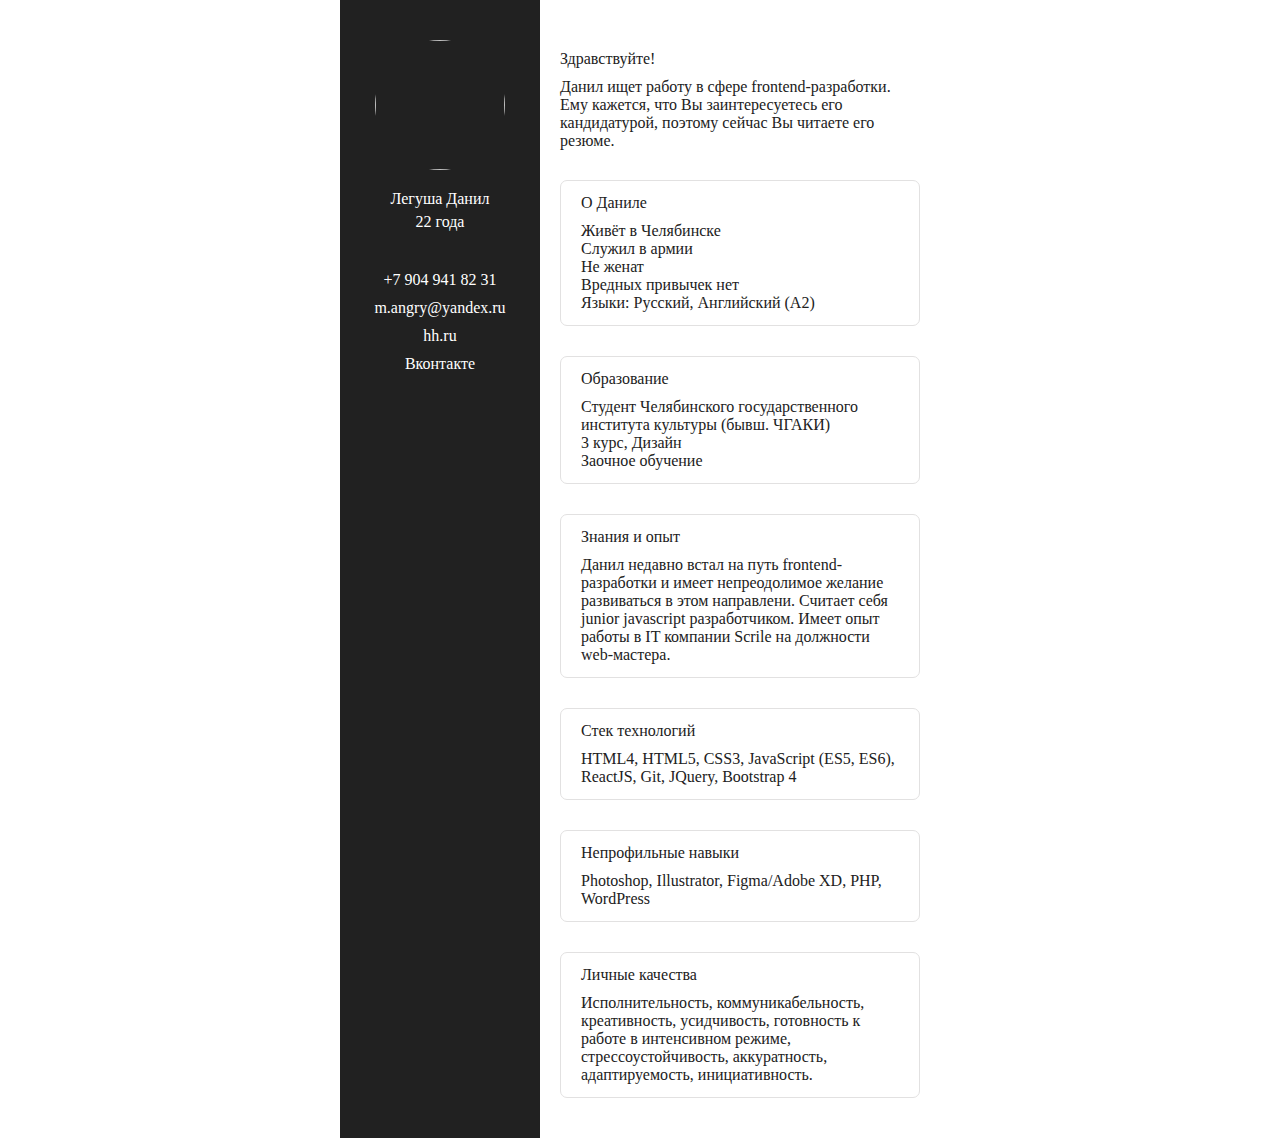
==== commit b0ed3a8b: "Update index.html" ====
--- a/index.html
+++ b/index.html
@@ -40,7 +40,7 @@
                             <div style="font-size: 16px; display: inline-block; width: 100%; max-width: 200px; vertical-align: top;" align="left"><table class="col-1 col" style="border-spacing: 0px; font-family: &quot;Roboto&quot;; font-weight: 300; padding: 0;">
                                 <tr style="border-spacing: 0px; font-family: &quot;Roboto&quot;; font-weight: 300; padding: 0;">
                                     <td class="col-1-content" width="200px" align="center" valign="top" bgcolor="#212121" style="border-spacing: 0px; font-family: &quot;Roboto&quot;; font-weight: 300; padding: 40px 0;">
-                                        <img src="https://downloader.disk.yandex.ru/preview/d22fad0b5d7446a47b97191a324186b6d3c88730b78b12168c9b40fc53ad0464/5f163795/9QjTKqszuocrWEXmDUQD5ul9EtyDOPW4FWg13Q21N8m0zDcYseLg0teaXTGFUtVmFHvlqdBUgyqZvW8QdjXObA==?uid=0&filename=1.png&disposition=inline&hash=&limit=0&content_type=image%2Fpng&tknv=v2&owner_uid=113397446&size=2048x2048" style="border-spacing: 0px; font-family: &quot;Roboto&quot;; font-weight: 300; width: 130px; height: 130px; border-radius: 100%; padding: 0;" />
+                                        <img src="https://i.ibb.co/cYpqHPx/1.png" style="border-spacing: 0px; font-family: &quot;Roboto&quot;; font-weight: 300; width: 130px; height: 130px; border-radius: 100%; padding: 0;" />
                                         <p style="font-size: 12pt; font-face: 'Arial'; color: #fff; border-spacing: 0px; font-family: &quot;Roboto&quot;; font-weight: 300; margin: 20px 0 5px; padding: 0;">Легуша Данил</p>
                                         <p style="font-size: 12pt; font-face: 'Arial'; color: #fff; border-spacing: 0px; font-family: &quot;Roboto&quot;; font-weight: 300; margin: 5px 0 40px; padding: 0;">22 года</p>
                                         <a href="tel:+79049418231" type="tel" style="display: block; font-size: 12pt; font-face: 'Arial'; color: #fff; border-spacing: 0px; font-family: &quot;Roboto&quot;; font-weight: 300; text-decoration: none; margin: 10px 0; padding: 0;">+7 904 941 82 31</a>
@@ -57,7 +57,7 @@
                                     <td style="width: 360px; border-spacing: 0px; font-family: &quot;Roboto&quot;; font-weight: 300; padding: 20px 20px 30px 20px;">
                                         <div class="cont-div" style="margin-top: 30px; position: relative; border-spacing: 0px; font-family: &quot;Roboto&quot;; font-weight: 300; background-color: #fff !important; color: #212121 !important;">
                                             <div class="cont-div-1" style="background-color: #fff; border-spacing: 0px; font-family: &quot;Roboto&quot;; font-weight: 400; color: #212121 !important; padding: 0 0 10px;"> Здравствуйте! </div>
-                                            <div style="border-spacing: 0px; font-family: &quot;Roboto&quot;; font-weight: 300; color: #212121 !important; padding: 0;"> Данил ищет работу в сфере frontend-разработки. Ему кажется, что вы заинтересуетесь его кандидатурой, поэтому сейчас Вы читаете его резюме. </div>
+                                            <div style="border-spacing: 0px; font-family: &quot;Roboto&quot;; font-weight: 300; color: #212121 !important; padding: 0;"> Данил ищет работу в сфере frontend-разработки. Ему кажется, что Вы заинтересуетесь его кандидатурой, поэтому сейчас Вы читаете его резюме. </div>
                                         </div>
                                         <div class="cont-div" style="border-radius: 7px; margin-top: 30px; position: relative; border-spacing: 0px; font-family: &quot;Roboto&quot;; font-weight: 300; background-color: #fff !important; color: #212121 !important; padding: 13px 20px; border: 1pt solid #e2e1e1;">
                                             <div class="cont-div-1" style="background-color: #fff; border-spacing: 0px; font-family: &quot;Roboto&quot;; font-weight: 400; color: #212121 !important; padding: 0 0 10px;">О Даниле</div>
@@ -69,14 +69,14 @@
                                         </div> 
                                         <div class="cont-div" style="border-radius: 7px; margin-top: 30px; position: relative; border-spacing: 0px; font-family: &quot;Roboto&quot;; font-weight: 300; background-color: #fff !important; color: #212121 !important; padding: 13px 20px; border: 1pt solid #e2e1e1;">
                                             <div class="cont-div-1" style="background-color: #fff; border-spacing: 0px; font-family: &quot;Roboto&quot;; font-weight: 400; color: #212121 !important; padding: 0 0 10px;"> Знания и опыт</div>
-                                            <div style="border-spacing: 0px; font-family: &quot;Roboto&quot;; font-weight: 300; color: #212121 !important; padding: 0;"> Данил недавно встал на путь frontend-разработки и считает себя junior javascript разработчиком. Есть опыт работы в IT компании Scrile на должности web-мастера.  </div>
+                                            <div style="border-spacing: 0px; font-family: &quot;Roboto&quot;; font-weight: 300; color: #212121 !important; padding: 0;"> Данил недавно встал на путь frontend-разработки и имеет непреодолимое желание развиваться в этом направлени. Считает себя junior javascript разработчиком. Имеет опыт работы в IT компании Scrile на должности web-мастера.  </div>
                                         </div>
                                         <div class="cont-div" style="border-radius: 7px; margin-top: 30px; position: relative; border-spacing: 0px; font-family: &quot;Roboto&quot;; font-weight: 300; background-color: #fff !important; color: #212121 !important; padding: 13px 20px; border: 1pt solid #e2e1e1;">
                                             <div class="cont-div-1" style="background-color: #fff; border-spacing: 0px; font-family: &quot;Roboto&quot;; font-weight: 400; color: #212121 !important; padding: 0 0 10px;"> Стек технологий </div>
                                             <div style="border-spacing: 0px; font-family: &quot;Roboto&quot;; font-weight: 300; color: #212121 !important; padding: 0;"> HTML4, HTML5, CSS3, JavaScript (ES5, ES6), ReactJS, Git, JQuery, Bootstrap 4 </div>
                                         </div>
                                         <div class="cont-div" style="border-radius: 7px; margin-top: 30px; position: relative; border-spacing: 0px; font-family: &quot;Roboto&quot;; font-weight: 300; background-color: #fff !important; color: #212121 !important; padding: 13px 20px; border: 1pt solid #e2e1e1;">
-                                            <div class="cont-div-1" style="background-color: #fff; border-spacing: 0px; font-family: &quot;Roboto&quot;; font-weight: 400; color: #212121 !important; padding: 0 0 10px;"> Не профильные навыки </div>
+                                            <div class="cont-div-1" style="background-color: #fff; border-spacing: 0px; font-family: &quot;Roboto&quot;; font-weight: 400; color: #212121 !important; padding: 0 0 10px;"> Непрофильные навыки </div>
                                             <div style="border-spacing: 0px; font-family: &quot;Roboto&quot;; font-weight: 300; color: #212121 !important; padding: 0;"> Photoshop, Illustrator, Figma/Adobe XD, PHP, WordPress </div>
                                         </div>
                                     </td>
